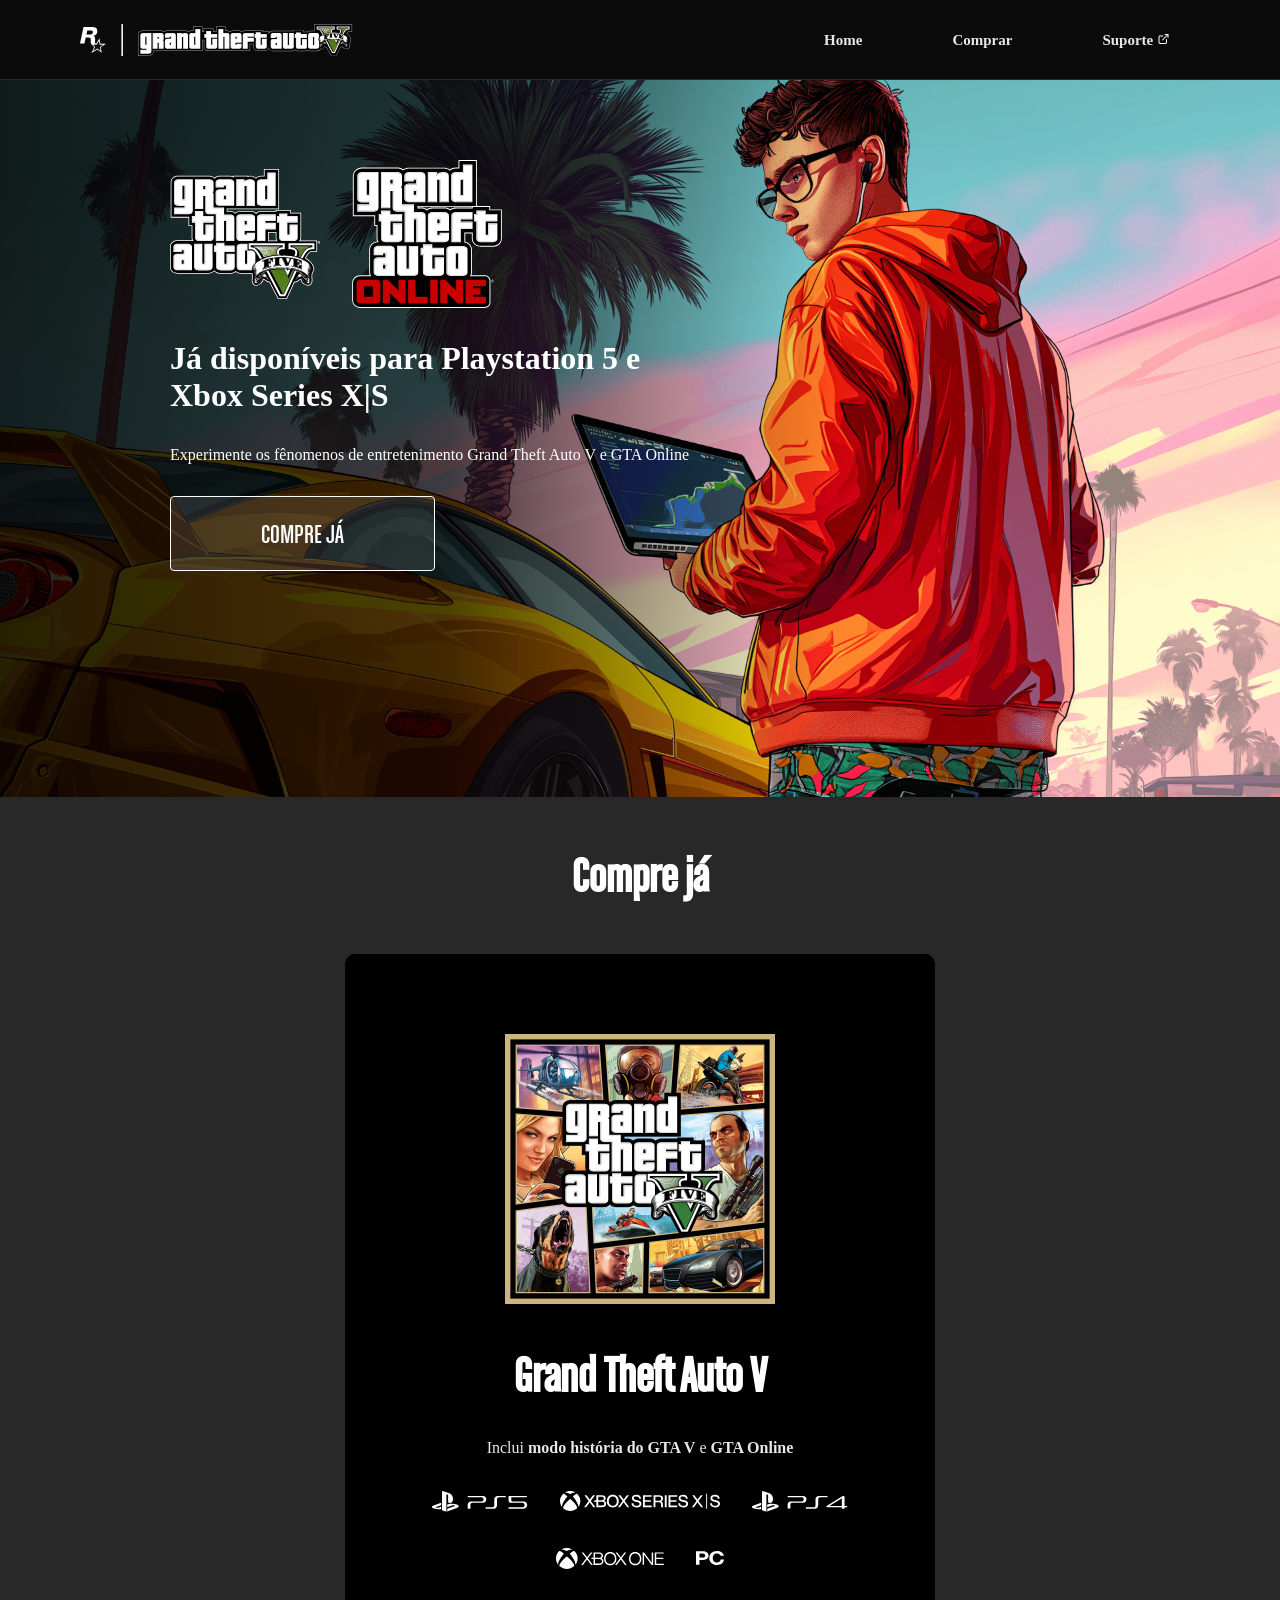
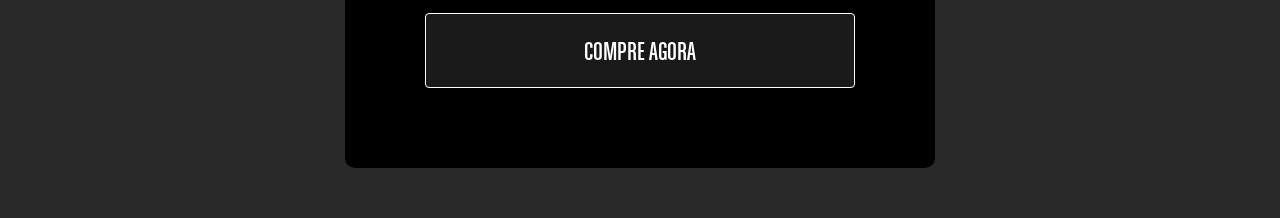
==== index.html @ 29e55fd3 "landing page do gta" ====
<html lang="pt-BR">
  <head>
    <meta charset="UTF-8" />
    <meta name="viewport" content="width=device-width, initial-scale=1.0" />
    <title>Landing Page GTA</title>
    <link
      rel="shortcut icon"
      href="src/imagens/favicon.png"
      type="image/x-icon"
    />
    <link href="https://fonts.cdnfonts.com/css/chalet" rel="stylesheet">
    <link rel="stylesheet" href="src/css/reset.css">
    <link rel="stylesheet" href="src/css/estilos.css">
    <link rel="stylesheet" href="src/css/fontes.css">
  </head>
  <body>
    <header class="cabecalho">
      <div class="logo">
        <img src="./src/imagens/logo-rockstar.svg" alt="Logo Rockstar Games" />
        <hr />
        <img src="./src/imagens/logo-gta.svg" alt="Logo GTA V" />
      </div>
      <nav>
        <ul class="menu">
          <li>
            <a href="#home">Home</a>
          </li>
          <li>
            <a href="#comprar">Comprar</a>
          </li>
          <li>
            <a
              href="https://support.rockstargames.com/categories/200013306"
              target="_blank"
              >Suporte <img src="src/imagens/icone-link.svg" alt="Icone de link de suporte"> 
            </a
            >
          </li>
        </ul>
      </nav>
    </header>
    <main class="home" id="home">
      <img
        class="imagem-fundo"
        src="./src/imagens/bg-main.png"
        alt="Rapaz de moletom laranja ao lado de um carro esportivo amarelo"
      />

      <div class="informacoes">
        <div class="lista-de-jogos">
            <img src="./src/imagens/logo-gta-v.svg" alt="Logo GTA V">
            <img src="./src/imagens/logo-gta-online.svg" alt="Logo GTA Online">
        </div>
        <h1 class="titulo">
          Já disponíveis para Playstation 5 e Xbox Series X|S
        </h1>
        <p class="texto">
          Experimente os fênomenos de entretenimento Grand Theft Auto V e GTA
          Online
        </p>

        <a class="btn-comprar" href="#comprar">Compre já</a>
      </div>
    </main>
    <section class="compre-ja" id="comprar">
      <h2 class="titulo">Compre já</h2>
      <div class="cartao">
        <img
          class="capa-do-jogo"
          src="./src/imagens/gta5.jpg"
          alt="Capa do jogo GTA V"
        />

        <div class="informacoes">
          <h3>Grand Theft Auto V</h3>
          <p>
            Inclui <strong>modo história do GTA V</strong> e
            <strong>GTA Online</strong>
          </p>
          <ul class="plataformas">
            <li>
              <img src="./src/imagens/logo-ps5.svg" alt="Logo Playstation 5" />
            </li>
            <li>
              <img
                src="./src/imagens/logo-xbox-series-s.svg"
                alt="Logo Xbox series X|S"
              />
            </li>
            <li>
              <img src="./src/imagens/logo-ps4.svg" alt="Logo Playstation 4" />
            </li>
            <li>
              <img src="./src/imagens/logo-xbox-one.svg" alt="Logo Xbox One" />
            </li>
            <li>
              <img src="./src/imagens/logo-pc.svg" alt="Logo PC" />
            </li>
          </ul>
        </div>
        <button class="btn-plataforma">
          <a href="https://store.rockstargames.com/pt-br/game/buy-gta-v?_gl=1*1z06phs*_ga*NDk2ODQ4MjAyLjE3MDYxMzM5MjU.*_ga_PJQ2JYZDQC*MTcxNDA2OTA2NS43LjEuMTcxNDA2OTA4OC4wLjAuMA.." target="_blank" >Compre agora </a>

          <ul class="plataformas">
            <li>
              <img src="./src/imagens/logo-ps5.svg" alt="Logo Playstation 5" />
            </li>
            <li>
              <img
                src="./src/imagens/logo-xbox-series-s.svg"
                alt="Logo Xbox series X|S"
              />
            </li>
            <li>
              <img src="./src/imagens/logo-ps4.svg" alt="Logo Playstation 4" />
            </li>
            <li>
              <img src="./src/imagens/logo-xbox-one.svg" alt="Logo Xbox One" />
            </li>
            <li>
              <img src="./src/imagens/logo-pc.svg" alt="Logo PC" />
            </li>
          </ul>
        </button>
      </div>
    </section>
  </body>
</html>
---- src/css/estilos.css ----
body{
    background-color: #282828;
    color: #fff;
}
.cabecalho{
    height: 80px;
    background-color: #0b0b0b;
    display: flex;
    justify-content: space-between;
align-items: center;
padding: 0 80px;
border-bottom: 1px solid #282828;
}
.cabecalho .logo{
    display: flex;
    gap: 15px;
}
.cabecalho .menu{
    display: flex;
    gap: 30px;
}
.cabecalho .menu li a{
    padding: 30px;
    color: #e8e8e8;
    font-weight: bolder;
    font-size: 15px;
    font-family: 'Chalet';
}
.cabecalho .menu li a:hover{
    border-bottom:2px solid #fff ;
}

.home{
    display: flex;
    position: relative;
    min-height: calc(100vh-80px);
}

.home::after{
   
    content: '';
    position: absolute;
    height: 100%;
    width: 100%;
    background: linear-gradient(90deg, rgba(0, 0, 0, 0.85), rgba(0, 0, 0, 0.7) 35%, transparent 65%);
}
.home .imagem-fundo {
	width: 100%;
	object-fit: cover;
}
.home .informacoes{
    position: absolute;
    z-index: 1;
    min-height: calc(100vh-80px);
    display: flex;
    flex-direction: column;
    justify-content: center;
    gap: 32px;
    padding: 80px 80px 80px 170px;
    max-width: 780px;
}
.home .informacoes img{
    max-width: 150px;
}
.home .informacoes .lista-de-jogos{
    display: flex;
    gap: 32px;
}
.home .informações .titulo{
    font-family: 'ChaletComprime';
    font-size: 18px;
    line-height: 1.6;
}
.btn-comprar,
.btn-plataforma {
	background-color: rgba(255, 255, 255, 0.1);
	border: 0.5px solid #fff;
	border-radius: 4px;
	font-family: "ChaletComprime";
	font-size: 28px;
	text-align: center;
	padding: 20px 40px;
	text-transform: uppercase;
	width: 50%;
	transition: all 0.3s ease-in;
}
.btn-plataforma:hover{
	color: #F01A1A;
}

.btn-plataforma {
	color: #fff;
	width: 100%;
	cursor: pointer;
}

.btn-comprar:hover {
	background-color: #fff;
	color: #000;
}

.compre-ja .capa-do-jogo {
	width: 270px;
}

.compre-ja {
	display: flex;
	flex-direction: column;
	text-align: center;
	padding: 50px;
	align-items: center;
}

.compre-ja .titulo {
	font-family: "ChaletComprime";
	font-size: 50px;
	font-weight: 700;
	margin-bottom: 50px;
}

.compre-ja .cartao {
	display: flex;
	flex-direction: column;
	align-items: center;
	background-color: #000;
	width: 50%;
	border-radius: 10px;
	padding: 80px;
	gap: 40px;
}

.compre-ja .informacoes {
	display: flex;
	flex-direction: column;
	gap: 30px;
}

.compre-ja .informacoes h3 {
	font-family: "ChaletComprime";
	font-size: 52px;
	font-weight: 700;
}

.compre-ja .informacoes p {
	color: #e8e8e8;
	font-family: "Chalet";
	font-size: 16px;
	line-height: 1.6;
}

.compre-ja .informacoes .plataformas {
	display: flex;
	flex-wrap: wrap;
	gap: 32px;
	justify-content: center;
}

.compre-ja .btn-plataforma .plataformas {
	margin-top: 10px;
	display: flex;
	flex-direction: column;
	gap: 20px;
	transition: all 0.3s ease-in;
	display: none;
	opacity: 0;
}

.compre-ja .btn-plataforma .plataformas.ativo {
	display: flex;
	opacity: 1;
}

.compre-ja .btn-plataforma .plataformas li {
	padding: 20px;
}

.compre-ja .btn-plataforma .plataformas li:nth-child(1) {
	border: 1px solid #00439c;
}

.compre-ja .btn-plataforma .plataformas li:nth-child(1):hover {
	background-color: #00439c;
}
.compre-ja .btn-plataforma .plataformas li:nth-child(2) {
	border: 1px solid #387a26;
}

.compre-ja .btn-plataforma .plataformas li:nth-child(2):hover {
	background-color: #387a26;
}

.compre-ja .btn-plataforma .plataformas li:nth-child(3) {
	border: 1px solid #00439c;
}

.compre-ja .btn-plataforma .plataformas li:nth-child(3):hover {
	background-color: #00439c;
}

.compre-ja .btn-plataforma .plataformas li:nth-child(4) {
	border: 1px solid #387a26;
}

.compre-ja .btn-plataforma .plataformas li:nth-child(4):hover {
	background-color: #387a26;
}
.compre-ja .btn-plataforma .plataformas li:nth-child(5) {
	border: 1px solid #fcaf17;
}

.compre-ja .btn-plataforma .plataformas li:nth-child(5):hover {
	background-color: #fcaf17;
}
---- src/css/fontes.css ----
@font-face {
	font-family: "ChaletComprime";
	src: url("../fontes/ChaletComprime.ttf");
}
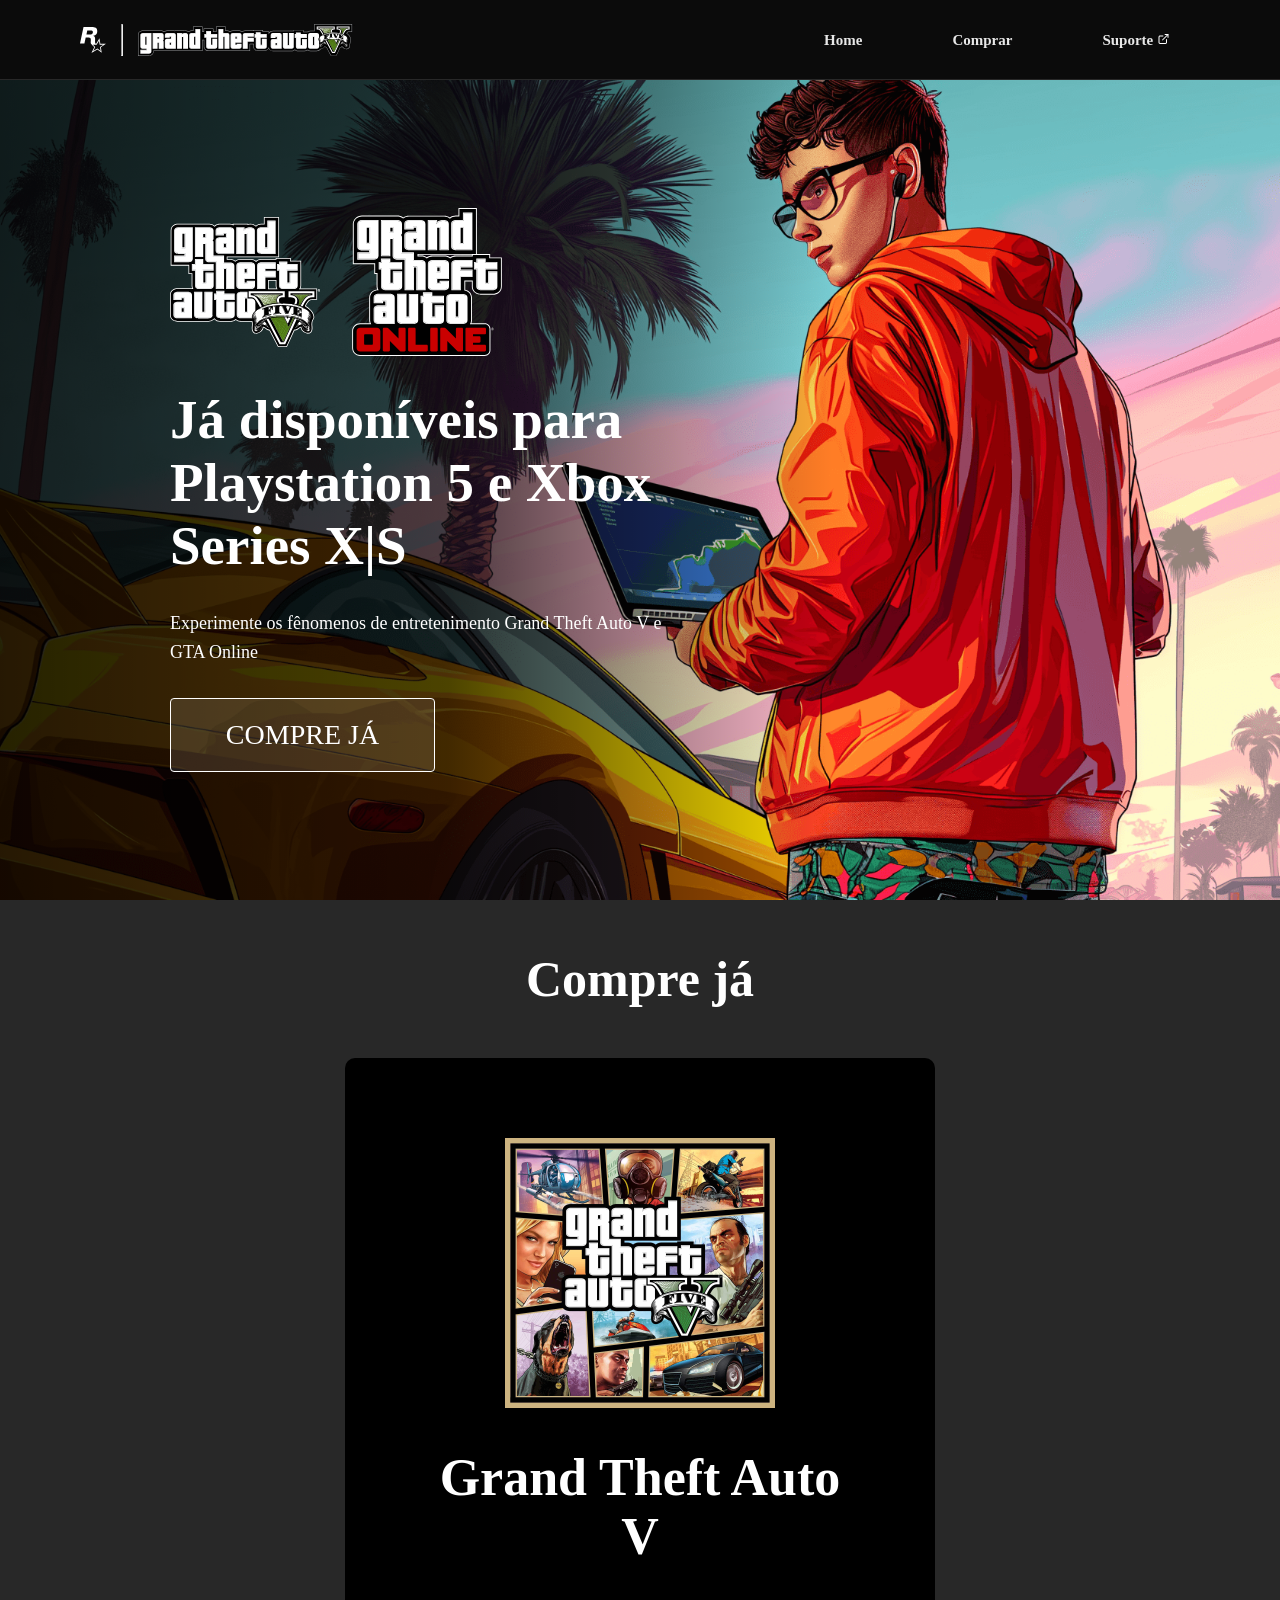
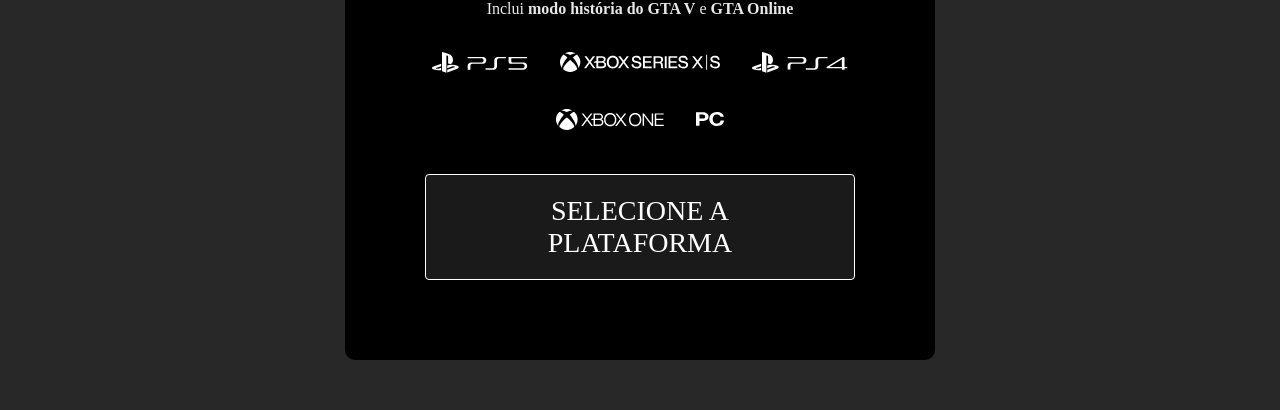
==== commit 4a4b0583: "atualização" ====
--- a/index.html
+++ b/index.html
@@ -1,129 +1,103 @@
+<!DOCTYPE html>
+<html lang="pt-BR">
+	<head>
+		<meta charset="UTF-8" />
+		<meta name="viewport" content="width=device-width, initial-scale=1.0" />
+		<title> Landing Page GTA</title>
+		<link rel="shortcut icon" href="favicon.ico.png" type="image/x-icon">
+		<link href="https://fonts.cdnfonts.com/css/chalet" rel="stylesheet" />
 
-<html lang="pt-BR">
-  <head>
-    <meta charset="UTF-8" />
-    <meta name="viewport" content="width=device-width, initial-scale=1.0" />
-    <title>Landing Page GTA</title>
-    <link
-      rel="shortcut icon"
-      href="src/imagens/favicon.png"
-      type="image/x-icon"
-    />
-    <link href="https://fonts.cdnfonts.com/css/chalet" rel="stylesheet">
-    <link rel="stylesheet" href="src/css/reset.css">
-    <link rel="stylesheet" href="src/css/estilos.css">
-    <link rel="stylesheet" href="src/css/fontes.css">
-  </head>
-  <body>
-    <header class="cabecalho">
-      <div class="logo">
-        <img src="./src/imagens/logo-rockstar.svg" alt="Logo Rockstar Games" />
-        <hr />
-        <img src="./src/imagens/logo-gta.svg" alt="Logo GTA V" />
-      </div>
-      <nav>
-        <ul class="menu">
-          <li>
-            <a href="#home">Home</a>
-          </li>
-          <li>
-            <a href="#comprar">Comprar</a>
-          </li>
-          <li>
-            <a
-              href="https://support.rockstargames.com/categories/200013306"
-              target="_blank"
-              >Suporte <img src="src/imagens/icone-link.svg" alt="Icone de link de suporte"> 
-            </a
-            >
-          </li>
-        </ul>
-      </nav>
-    </header>
-    <main class="home" id="home">
-      <img
-        class="imagem-fundo"
-        src="./src/imagens/bg-main.png"
-        alt="Rapaz de moletom laranja ao lado de um carro esportivo amarelo"
-      />
+		<link rel="stylesheet" href="./src/css/reset.css" />
+		<link rel="stylesheet" href="./src/css/estilos.css" />
+		<link rel="stylesheet" href="./src/css/fontes.css" />
+	</head>
+	<body>
+		<header class="cabecalho">
+			<div class="logo">
+				<img src="./src/imagens/logo-rockstar.svg" alt="Logo Rockstar Games" />
+				<hr />
+				<img src="./src/imagens/logo-gta.svg" alt="Logo GTA V" />
+			</div>
+			<nav>
+				<ul class="menu">
+					<li>
+						<a href="#home">Home</a>
+					</li>
+					<li>
+						<a href="#comprar">Comprar</a>
+					</li>
+					<li>
+						<a href="https://support.rockstargames.com/categories/200013306" target="_blank">Suporte <img src="./src/imagens/icone-link.svg" alt="Icone de link de suporte" /></a>
+					</li>
+				</ul>
+			</nav>
+		</header>
+		<main class="home" id="home">
+			<img class="imagem-fundo" src="./src/imagens/bg-main.png" alt="Rapaz de moletom laranja ao lado de um carro esportivo amarelo" />
 
-      <div class="informacoes">
-        <div class="lista-de-jogos">
-            <img src="./src/imagens/logo-gta-v.svg" alt="Logo GTA V">
-            <img src="./src/imagens/logo-gta-online.svg" alt="Logo GTA Online">
-        </div>
-        <h1 class="titulo">
-          Já disponíveis para Playstation 5 e Xbox Series X|S
-        </h1>
-        <p class="texto">
-          Experimente os fênomenos de entretenimento Grand Theft Auto V e GTA
-          Online
-        </p>
+			<div class="informacoes">
+				<div class="lista-de-jogos">
+					<img src="./src/imagens/logo-gta-v.svg" alt="Logo GTA V" />
+					<img src="./src/imagens/logo-gta-online.svg" alt="Logo GTA Online" />
+				</div>
+				<h1 class="titulo">Já disponíveis para Playstation 5 e Xbox Series X|S</h1>
+				<p class="texto">Experimente os fênomenos de entretenimento Grand Theft Auto V e GTA Online</p>
 
-        <a class="btn-comprar" href="#comprar">Compre já</a>
-      </div>
-    </main>
-    <section class="compre-ja" id="comprar">
-      <h2 class="titulo">Compre já</h2>
-      <div class="cartao">
-        <img
-          class="capa-do-jogo"
-          src="./src/imagens/gta5.jpg"
-          alt="Capa do jogo GTA V"
-        />
+				<a class="btn-comprar" href="#comprar">Compre já</a>
+			</div>
+		</main>
+		<section class="compre-ja" id="comprar">
+			<h2 class="titulo">Compre já</h2>
+			<div class="cartao">
+				<img class="capa-do-jogo" src="./src/imagens/gta5.jpg" alt="Capa do jogo GTA V" />
 
-        <div class="informacoes">
-          <h3>Grand Theft Auto V</h3>
-          <p>
-            Inclui <strong>modo história do GTA V</strong> e
-            <strong>GTA Online</strong>
-          </p>
-          <ul class="plataformas">
-            <li>
-              <img src="./src/imagens/logo-ps5.svg" alt="Logo Playstation 5" />
-            </li>
-            <li>
-              <img
-                src="./src/imagens/logo-xbox-series-s.svg"
-                alt="Logo Xbox series X|S"
-              />
-            </li>
-            <li>
-              <img src="./src/imagens/logo-ps4.svg" alt="Logo Playstation 4" />
-            </li>
-            <li>
-              <img src="./src/imagens/logo-xbox-one.svg" alt="Logo Xbox One" />
-            </li>
-            <li>
-              <img src="./src/imagens/logo-pc.svg" alt="Logo PC" />
-            </li>
-          </ul>
-        </div>
-        <button class="btn-plataforma">
-          <a href="https://store.rockstargames.com/pt-br/game/buy-gta-v?_gl=1*1z06phs*_ga*NDk2ODQ4MjAyLjE3MDYxMzM5MjU.*_ga_PJQ2JYZDQC*MTcxNDA2OTA2NS43LjEuMTcxNDA2OTA4OC4wLjAuMA.." target="_blank" >Compre agora </a>
+				<div class="informacoes">
+					<h3>Grand Theft Auto V</h3>
+					<p>
+						Inclui <strong>modo história do GTA V</strong> e
+						<strong>GTA Online</strong>
+					</p>
+					<ul class="plataformas">
+						<li>
+							<img src="./src/imagens/logo-ps5.svg" alt="Logo Playstation 5" />
+						</li>
+						<li>
+							<img src="./src/imagens/logo-xbox-series-s.svg" alt="Logo Xbox series X|S" />
+						</li>
+						<li>
+							<img src="./src/imagens/logo-ps4.svg" alt="Logo Playstation 4" />
+						</li>
+						<li>
+							<img src="./src/imagens/logo-xbox-one.svg" alt="Logo Xbox One" />
+						</li>
+						<li>
+							<img src="./src/imagens/logo-pc.svg" alt="Logo PC" />
+						</li>
+					</ul>
+				</div>
+				<button class="btn-plataforma">
+					Selecione a plataforma
 
-          <ul class="plataformas">
-            <li>
-              <img src="./src/imagens/logo-ps5.svg" alt="Logo Playstation 5" />
-            </li>
-            <li>
-              <img
-                src="./src/imagens/logo-xbox-series-s.svg"
-                alt="Logo Xbox series X|S"
-              />
-            </li>
-            <li>
-              <img src="./src/imagens/logo-ps4.svg" alt="Logo Playstation 4" />
-            </li>
-            <li>
-              <img src="./src/imagens/logo-xbox-one.svg" alt="Logo Xbox One" />
-            </li>
-            <li>
-              <img src="./src/imagens/logo-pc.svg" alt="Logo PC" />
-            </li>
-          </ul>
-        </button>
-      </div>
-    </section>
-  </body>
+					<ul class="plataformas">
+						<li>
+							<img src="./src/imagens/logo-ps5.svg" alt="Logo Playstation 5" />
+						</li>
+						<li>
+							<img src="./src/imagens/logo-xbox-series-s.svg" alt="Logo Xbox series X|S" />
+						</li>
+						<li>
+							<img src="./src/imagens/logo-ps4.svg" alt="Logo Playstation 4" />
+						</li>
+						<li>
+							<img src="./src/imagens/logo-xbox-one.svg" alt="Logo Xbox One" />
+						</li>
+						<li>
+							<img src="./src/imagens/logo-pc.svg" alt="Logo PC" />
+						</li>
+					</ul>
+				</button>
+			</div>
+		</section>
+		<script src="./src/js/index.js"></script>
+	</body>
 </html>
--- a/src/css/estilos.css
+++ b/src/css/estilos.css
@@ -1,76 +1,91 @@
-body{
-    background-color: #282828;
-    color: #fff;
-}
-.cabecalho{
-    height: 80px;
-    background-color: #0b0b0b;
-    display: flex;
-    justify-content: space-between;
-align-items: center;
-padding: 0 80px;
-border-bottom: 1px solid #282828;
-}
-.cabecalho .logo{
-    display: flex;
-    gap: 15px;
-}
-.cabecalho .menu{
-    display: flex;
-    gap: 30px;
-}
-.cabecalho .menu li a{
-    padding: 30px;
-    color: #e8e8e8;
-    font-weight: bolder;
-    font-size: 15px;
-    font-family: 'Chalet';
-}
-.cabecalho .menu li a:hover{
-    border-bottom:2px solid #fff ;
-}
-
-.home{
-    display: flex;
-    position: relative;
-    min-height: calc(100vh-80px);
-}
-
-.home::after{
-   
-    content: '';
-    position: absolute;
-    height: 100%;
-    width: 100%;
-    background: linear-gradient(90deg, rgba(0, 0, 0, 0.85), rgba(0, 0, 0, 0.7) 35%, transparent 65%);
-}
+body {
+	background-color: #282828;
+	color: #fff;
+}
+
+.cabecalho {
+	height: 80px;
+	background-color: #0b0b0b;
+	display: flex;
+	justify-content: space-between;
+	align-items: center;
+	padding: 0 80px;
+	border-bottom: 1px solid #282828;
+}
+
+.cabecalho .logo {
+	display: flex;
+	gap: 15px;
+}
+
+.cabecalho .menu {
+	display: flex;
+	gap: 30px;
+}
+
+.cabecalho .menu li a {
+	padding: 30px;
+	color: #e8e8e8;
+	font-weight: bolder;
+	font-size: 15px;
+	font-family: "Chalet";
+}
+
+.cabecalho .menu li a:hover {
+	border-bottom: 2px solid #fff;
+}
+
+.home {
+	display: flex;
+	position: relative;
+	min-height: calc(100vh - 80px);
+}
+
+.home::after {
+	content: "";
+	position: absolute;
+	height: 100%;
+	width: 100%;
+	background: linear-gradient(90deg, rgba(0, 0, 0, 0.85), rgba(0, 0, 0, 0.7) 35%, transparent 65%);
+}
+
 .home .imagem-fundo {
 	width: 100%;
 	object-fit: cover;
 }
-.home .informacoes{
-    position: absolute;
-    z-index: 1;
-    min-height: calc(100vh-80px);
-    display: flex;
-    flex-direction: column;
-    justify-content: center;
-    gap: 32px;
-    padding: 80px 80px 80px 170px;
-    max-width: 780px;
-}
-.home .informacoes img{
-    max-width: 150px;
-}
-.home .informacoes .lista-de-jogos{
-    display: flex;
-    gap: 32px;
-}
-.home .informações .titulo{
-    font-family: 'ChaletComprime';
-    font-size: 18px;
-    line-height: 1.6;
-}
+
+.home .informacoes {
+	position: absolute;
+	z-index: 1;
+	min-height: calc(100vh - 80px);
+	display: flex;
+	flex-direction: column;
+	justify-content: center;
+	gap: 32px;
+	padding: 80px 80px 80px 170px;
+	max-width: 780px;
+}
+
+.home .informacoes img {
+	max-width: 150px;
+}
+
+.home .informacoes .lista-de-jogos {
+	display: flex;
+	gap: 32px;
+}
+
+.home .informacoes .titulo {
+	font-family: "ChaletComprime";
+	font-size: 55px;
+}
+
+.home .informacoes .texto {
+	font-family: "Chalet";
+	font-size: 18px;
+	line-height: 1.6;
+}
+
 .btn-comprar,
 .btn-plataforma {
 	background-color: rgba(255, 255, 255, 0.1);
@@ -84,9 +99,6 @@
 	width: 50%;
 	transition: all 0.3s ease-in;
 }
-.btn-plataforma:hover{
-	color: #F01A1A;
-}
 
 .btn-plataforma {
 	color: #fff;
@@ -210,4 +222,4 @@
 
 .compre-ja .btn-plataforma .plataformas li:nth-child(5):hover {
 	background-color: #fcaf17;
-}
+}
--- a/src/css/fontes.css
+++ b/src/css/fontes.css
@@ -1,4 +1,4 @@
 @font-face {
 	font-family: "ChaletComprime";
 	src: url("../fontes/ChaletComprime.ttf");
-}
+}
